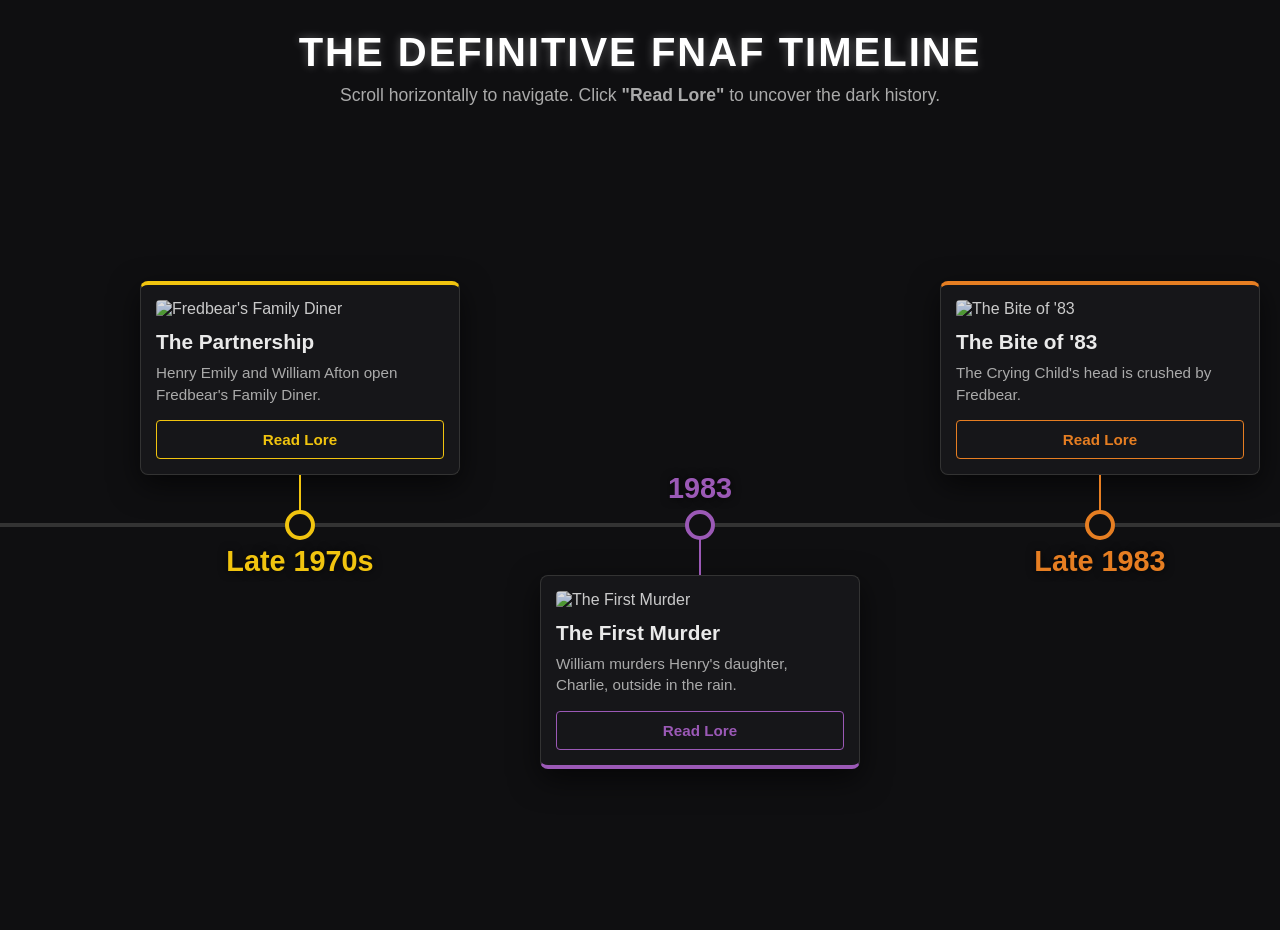
==== index.html @ faad5eda "Added Files" ====
<!DOCTYPE html>
<html lang="en">
<head>
    <meta charset="UTF-8">
    <meta name="viewport" content="width=device-width, initial-scale=1.0">
    <title>FNAF Animated Lore Timeline</title>
    <link rel="stylesheet" href="style.css">
    <link rel="icon" type="image/x-icon" href="favicon.png">
</head>
<body>
    <header class="timeline-header">
        <h1>The Definitive FNAF Timeline</h1>
        <p>Scroll horizontally to navigate. Click <strong>"Read Lore"</strong> to uncover the dark history.</p>
    </header>

    <div class="timeline-container">
        <div class="timeline-line"></div>

        <div class="timeline-track">
            
            <div class="timeline-item top" style="--accent-color: #f1c40f;">
                <div class="content">
                    <img src="https://cdn.akamai.steamstatic.com/steam/apps/388090/header.jpg" alt="Fredbear's Family Diner">
                    <h3>The Partnership</h3>
                    <p class="summary">Henry Emily and William Afton open Fredbear's Family Diner.</p>
                    <button class="expand-btn" data-id="1">Read Lore</button>
                </div>
                <div class="connector"></div>
                <div class="node"></div>
                <div class="date">Late 1970s</div>
            </div>

            <div class="timeline-item bottom" style="--accent-color: #9b59b6;">
                <div class="date">1983</div>
                <div class="node"></div>
                <div class="connector"></div>
                <div class="content">
                    <img src="https://cdn.akamai.steamstatic.com/steam/apps/332800/header.jpg" alt="The First Murder">
                    <h3>The First Murder</h3>
                    <p class="summary">William murders Henry's daughter, Charlie, outside in the rain.</p>
                    <button class="expand-btn" data-id="2">Read Lore</button>
                </div>
            </div>

            <div class="timeline-item top" style="--accent-color: #e67e22;">
                <div class="content">
                    <img src="https://cdn.akamai.steamstatic.com/steam/apps/388090/header.jpg" alt="The Bite of '83">
                    <h3>The Bite of '83</h3>
                    <p class="summary">The Crying Child's head is crushed by Fredbear.</p>
                    <button class="expand-btn" data-id="3">Read Lore</button>
                </div>
                <div class="connector"></div>
                <div class="node"></div>
                <div class="date">Late 1983</div>
            </div>

            <div class="timeline-item bottom" style="--accent-color: #e74c3c;">
                <div class="date">1985</div>
                <div class="node"></div>
                <div class="connector"></div>
                <div class="content">
                    <img src="https://cdn.akamai.steamstatic.com/steam/apps/319510/header.jpg" alt="Missing Children's Incident">
                    <h3>The MCI</h3>
                    <p class="summary">William Afton lures and murders five children.</p>
                    <button class="expand-btn" data-id="4">Read Lore</button>
                </div>
            </div>

            <div class="timeline-item top" style="--accent-color: #ff9ff3;">
                <div class="content">
                    <img src="https://cdn.akamai.steamstatic.com/steam/apps/506610/header.jpg" alt="Sister Location">
                    <h3>The Scooping Room</h3>
                    <p class="summary">The Funtime animatronics betray Michael Afton.</p>
                    <button class="expand-btn" data-id="5">Read Lore</button>
                </div>
                <div class="connector"></div>
                <div class="node"></div>
                <div class="date">Mid-80s</div>
            </div>

            <div class="timeline-item bottom" style="--accent-color: #3498db;">
                <div class="date">1987</div>
                <div class="node"></div>
                <div class="connector"></div>
                <div class="content">
                    <img src="https://cdn.akamai.steamstatic.com/steam/apps/332800/header.jpg" alt="FNAF 2 Toys">
                    <h3>The Bite of '87</h3>
                    <p class="summary">A new pizzeria opens, ending in another tragedy.</p>
                    <button class="expand-btn" data-id="6">Read Lore</button>
                </div>
            </div>

            <div class="timeline-item top" style="--accent-color: #2ecc71;">
                <div class="content">
                    <img src="https://cdn.akamai.steamstatic.com/steam/apps/354140/header.jpg" alt="Springtrap">
                    <h3>The Springlock Trap</h3>
                    <p class="summary">William is cornered and crushed inside Spring Bonnie.</p>
                    <button class="expand-btn" data-id="7">Read Lore</button>
                </div>
                <div class="connector"></div>
                <div class="node"></div>
                <div class="date">1993</div>
            </div>

            <div class="timeline-item bottom" style="--accent-color: #c0392b;">
                <div class="date">Post-2023</div>
                <div class="node"></div>
                <div class="connector"></div>
                <div class="content">
                    <img src="https://cdn.akamai.steamstatic.com/steam/apps/738060/header.jpg" alt="Pizzeria Simulator">
                    <h3>The Ultimate Purge</h3>
                    <p class="summary">Henry Emily builds a labyrinth to burn them all.</p>
                    <button class="expand-btn" data-id="8">Read Lore</button>
                </div>
            </div>

            <div class="timeline-item top" style="--accent-color: #00cec9;">
                <div class="content">
                    <img src="https://cdn.akamai.steamstatic.com/steam/apps/747660/header.jpg" alt="Security Breach">
                    <h3>The Digital Infection</h3>
                    <p class="summary">The Mimic creates Glitchtrap and corrupts the Pizzaplex.</p>
                    <button class="expand-btn" data-id="9">Read Lore</button>
                </div>
                <div class="connector"></div>
                <div class="node"></div>
                <div class="date">Modern Era</div>
            </div>

            <div class="timeline-item bottom" style="--accent-color: #fdcb6e;">
                <div class="date">Modern Era</div>
                <div class="node"></div>
                <div class="connector"></div>
                <div class="content">
                    <img src="https://shared.akamai.steamstatic.com/store_item_assets/steam/apps/2638370/header.jpg" alt="Into the Pit">
                    <h3>The Echoes of Agony</h3>
                    <p class="summary">Oswald uncovers the horror of the 1985 ballpit.</p>
                    <button class="expand-btn" data-id="10">Read Lore</button>
                </div>
            </div>

            <div style="min-width: 150px;"></div>

        </div>
    </div>

    <div id="lore-modal" class="modal-overlay">
        <div class="modal-box">
            <button id="close-modal" class="modal-close">&times;</button>
            <img id="modal-img" src="" alt="Lore Image">
            <h2 id="modal-title">Lore Title</h2>
            <div id="modal-text" class="modal-text-content">
                </div>
        </div>
    </div>

    <script src="script.js"></script>
</body>
</html>
---- style.css ----
:root {
    --bg-color: #0f0f11;
    --text-main: #eaeaea;
    --text-muted: #aaaaaa;
    --line-color: #333;
    --card-bg: #161619;
}

body {
    margin: 0;
    padding: 0;
    background-color: var(--bg-color);
    color: var(--text-main);
    font-family: 'Segoe UI', Tahoma, Geneva, Verdana, sans-serif;
    overflow-y: hidden;
}

.timeline-header {
    text-align: center;
    padding: 30px 20px 0px;
    height: 10vh; 
}

.timeline-header h1 {
    margin: 0 0 10px 0;
    font-size: 2.5rem;
    text-transform: uppercase;
    letter-spacing: 2px;
    color: #fff;
    text-shadow: 0 0 10px rgba(255, 255, 255, 0.3);
}

.timeline-header p {
    color: var(--text-muted);
    font-size: 1.1rem;
    margin: 0;
}

.timeline-container {
    position: relative;
    width: 100vw;
    height: 90vh; 
    min-height: 700px;
    display: flex;
    align-items: center;
    overflow-x: auto;
    overflow-y: hidden;
    scroll-behavior: smooth;
}

.timeline-container::-webkit-scrollbar { height: 12px; }
.timeline-container::-webkit-scrollbar-track { background: #111; }
.timeline-container::-webkit-scrollbar-thumb {
    background: #444;
    border-radius: 6px;
    border: 3px solid #111;
}
.timeline-container::-webkit-scrollbar-thumb:hover { background: #666; }

.timeline-track {
    display: flex;
    align-items: center;
    padding: 0 100px;
    height: 600px; 
    position: relative;
}

.timeline-line {
    position: absolute;
    top: 50%;
    left: 0;
    width: 4500px; 
    height: 4px;
    background-color: var(--line-color);
    transform: translateY(-50%);
    z-index: 1;
}

.timeline-item {
    position: relative;
    width: 320px;
    height: 100%; 
    flex-shrink: 0;
    margin: 0 40px;
}

@keyframes breathe {
    0%, 100% { box-shadow: 0 0 10px var(--accent-color); }
    50% { box-shadow: 0 0 25px var(--accent-color), 0 0 10px var(--accent-color) inset; }
}

.timeline-item .node {
    position: absolute;
    top: 50%;
    left: 50%;
    transform: translate(-50%, -50%) scale(0.5);
    width: 22px;
    height: 22px;
    background-color: var(--bg-color);
    border: 4px solid var(--accent-color);
    border-radius: 50%;
    z-index: 3;
    opacity: 0;
    transition: transform 0.6s cubic-bezier(0.25, 0.8, 0.25, 1), opacity 0.6s ease;
}

.timeline-item.visible .node {
    opacity: 1;
    transform: translate(-50%, -50%) scale(1);
    animation: breathe 2.5s ease-in-out infinite alternate;
}

.timeline-item .connector {
    position: absolute;
    left: 50%;
    transform: translateX(-50%);
    width: 2px;
    background-color: var(--accent-color);
    z-index: 2;
    opacity: 0;
    transition: opacity 0.8s ease;
}

.timeline-item .date {
    position: absolute;
    left: 50%;
    transform: translateX(-50%);
    font-size: 1.8rem;
    font-weight: 800;
    color: var(--accent-color);
    text-shadow: 0 0 10px rgba(0,0,0,0.8);
    white-space: nowrap;
    opacity: 0;
    transition: opacity 0.8s ease;
}

.timeline-item .content {
    position: absolute;
    width: 100%;
    height: auto; 
    background: var(--card-bg);
    border: 1px solid #333;
    border-radius: 8px;
    padding: 15px;
    box-sizing: border-box;
    box-shadow: 0 10px 30px rgba(0,0,0,0.6);
    opacity: 0;
    transition: all 0.6s cubic-bezier(0.25, 0.8, 0.25, 1);
}

.timeline-item .content img {
    width: 100%;
    height: 140px;
    object-fit: cover;
    border-radius: 4px;
    margin-bottom: 12px;
    opacity: 0.85;
    transition: opacity 0.3s ease, transform 0.3s ease;
}

.timeline-item .content:hover img {
    opacity: 1;
    transform: scale(1.02);
}

.timeline-item .content h3 {
    margin: 0 0 8px 0;
    font-size: 1.3rem;
    color: var(--text-main);
}

.timeline-item .content p.summary {
    margin: 0 0 15px 0;
    font-size: 0.95rem;
    color: var(--text-muted);
    line-height: 1.4;
}

.expand-btn {
    background: transparent;
    color: var(--accent-color);
    border: 1px solid var(--accent-color);
    padding: 10px 15px;
    border-radius: 4px;
    cursor: pointer;
    font-weight: bold;
    font-size: 0.95rem;
    width: 100%;
    transition: all 0.3s ease;
}
.expand-btn:hover { background: var(--accent-color); color: var(--bg-color); }

.timeline-item.top .connector { bottom: 50%; height: 50px; }
.timeline-item.top .date { top: calc(50% + 20px); }
.timeline-item.top .content { 
    bottom: 50%; 
    margin-bottom: 50px; 
    border-top: 4px solid var(--accent-color); 
    transform: translateY(-20px);
}

.timeline-item.bottom .connector { top: 50%; height: 50px; }
.timeline-item.bottom .date { bottom: calc(50% + 20px); }
.timeline-item.bottom .content { 
    top: 50%; 
    margin-top: 50px; 
    border-bottom: 4px solid var(--accent-color);
    transform: translateY(20px);
}

.timeline-item.visible .content { opacity: 1; transform: translateY(0); }
.timeline-item.visible .connector,
.timeline-item.visible .date { opacity: 1; }

/* --- LORE MODAL STYLES --- */
.modal-overlay {
    position: fixed;
    top: 0;
    left: 0;
    width: 100vw;
    height: 100vh;
    background: rgba(0, 0, 0, 0.7);
    backdrop-filter: blur(8px); 
    -webkit-backdrop-filter: blur(8px);
    z-index: 9999;
    display: flex;
    justify-content: center;
    align-items: center;
    opacity: 0;
    pointer-events: none;
    transition: opacity 0.3s ease;
}

.modal-overlay.active {
    opacity: 1;
    pointer-events: all;
}

.modal-box {
    background: var(--card-bg);
    width: 90%;
    max-width: 650px;
    max-height: 90vh; /* Prevents overflow */
    overflow-y: auto; /* Allows scrolling inside if lore is very long */
    border-radius: 12px;
    padding: 25px;
    box-sizing: border-box;
    box-shadow: 0 20px 50px rgba(0,0,0,0.8);
    position: relative;
    border-top: 5px solid var(--accent-color);
    transform: translateY(30px) scale(0.95);
    transition: transform 0.4s cubic-bezier(0.25, 0.8, 0.25, 1);
}

/* Modal Custom Scrollbar */
.modal-box::-webkit-scrollbar { width: 8px; }
.modal-box::-webkit-scrollbar-track { background: transparent; }
.modal-box::-webkit-scrollbar-thumb { background: #555; border-radius: 4px; }

.modal-overlay.active .modal-box {
    transform: translateY(0) scale(1);
}

.modal-close {
    position: absolute;
    top: 15px;
    right: 20px;
    background: none;
    border: none;
    color: var(--text-muted);
    font-size: 2rem;
    cursor: pointer;
    line-height: 1;
    transition: color 0.2s ease;
}
.modal-close:hover { color: #fff; }

.modal-box img {
    width: 100%;
    height: 180px;
    object-fit: cover;
    border-radius: 8px;
    margin-bottom: 20px;
}

.modal-box h2 {
    margin: 0 0 15px 0;
    color: var(--text-main);
    font-size: 1.8rem;
}

/* Dynamic JSON Typography */
.modal-text-content p {
    font-size: 1.05rem;
    line-height: 1.6;
    color: #ccc;
    margin: 0 0 15px 0;
}

.modal-text-content ul {
    color: #ccc;
    margin-bottom: 15px;
    line-height: 1.6;
    font-size: 1.05rem;
}

.modal-text-content li {
    margin-bottom: 8px;
}

.modal-text-content blockquote {
    background: #1f1f23;
    border-left: 4px solid var(--accent-color);
    margin: 20px 0;
    padding: 15px;
    font-style: italic;
    color: #eaeaea;
    border-radius: 0 4px 4px 0;
}

.modal-text-content blockquote.danger { border-left-color: #e74c3c; }
.modal-text-content blockquote.warning { border-left-color: #f1c40f; }
.modal-text-content blockquote.info { border-left-color: #3498db; }
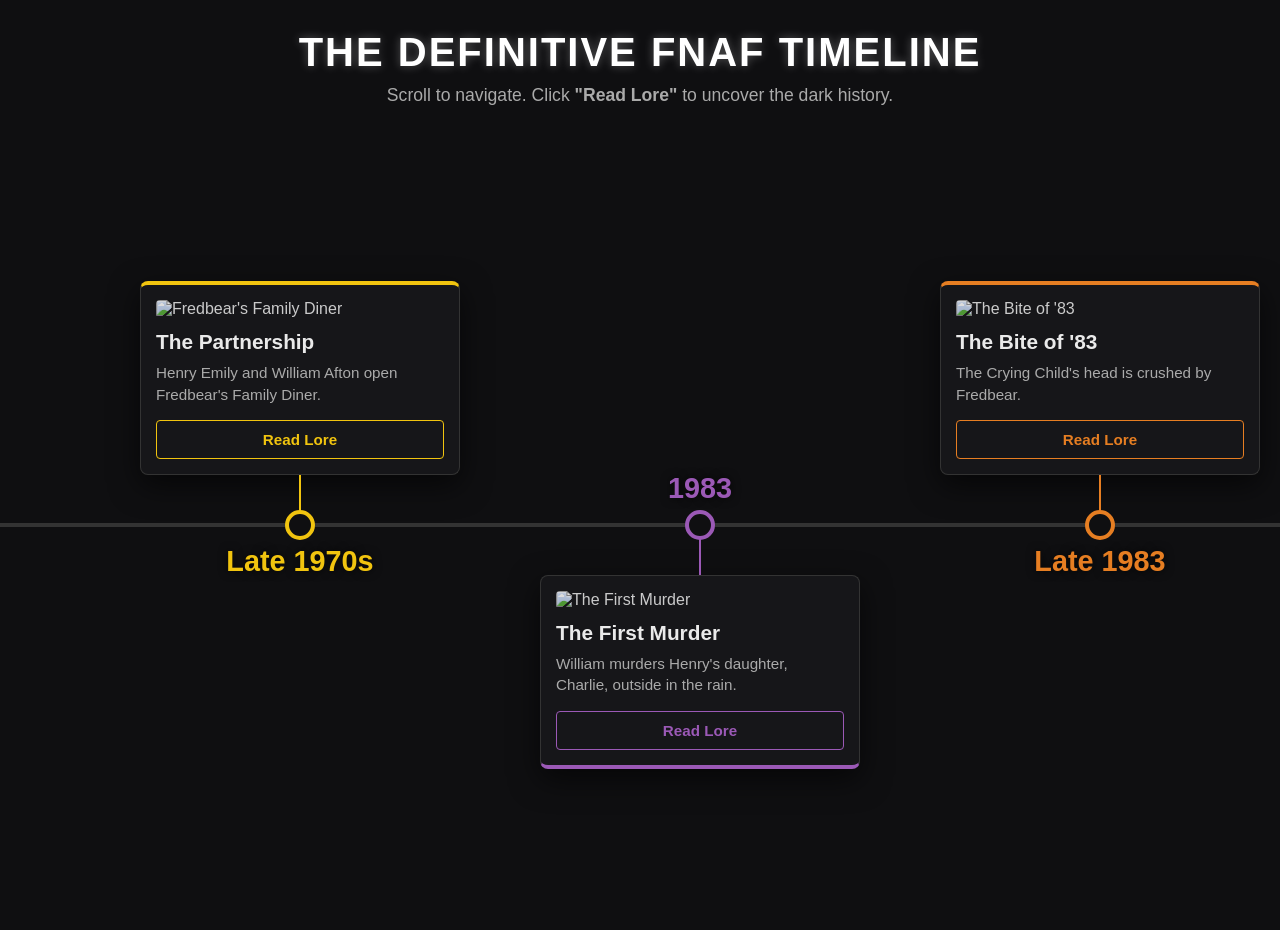
==== commit c82fb6c1: "Mobile UI added Trying new ways to implement Mobile, so i made Separate files instead of Responsive " ====
--- a/index.html
+++ b/index.html
@@ -3,14 +3,23 @@
 <head>
     <meta charset="UTF-8">
     <meta name="viewport" content="width=device-width, initial-scale=1.0">
-    <title>FNAF Animated Lore Timeline</title>
+    <title>FNAF Lore Timeline</title>
     <link rel="stylesheet" href="style.css">
     <link rel="icon" type="image/x-icon" href="favicon.png">
+    <script>
+    const isMobile =
+        /Android|iPhone|iPad|iPod|Opera Mini|IEMobile|Mobile/i.test(navigator.userAgent)
+        || window.innerWidth <= 900;
+
+    if (isMobile) {
+        window.location.href = "mobile.html";
+    }
+    </script>
 </head>
 <body>
     <header class="timeline-header">
         <h1>The Definitive FNAF Timeline</h1>
-        <p>Scroll horizontally to navigate. Click <strong>"Read Lore"</strong> to uncover the dark history.</p>
+        <p>Scroll to navigate. Click <strong>"Read Lore"</strong> to uncover the dark history.</p>
     </header>
 
     <div class="timeline-container">
--- a/style.css
+++ b/style.css
@@ -4,6 +4,10 @@
     --text-muted: #aaaaaa;
     --line-color: #333;
     --card-bg: #161619;
+}
+
+body.no-scroll {
+    overflow: hidden;
 }
 
 body {
